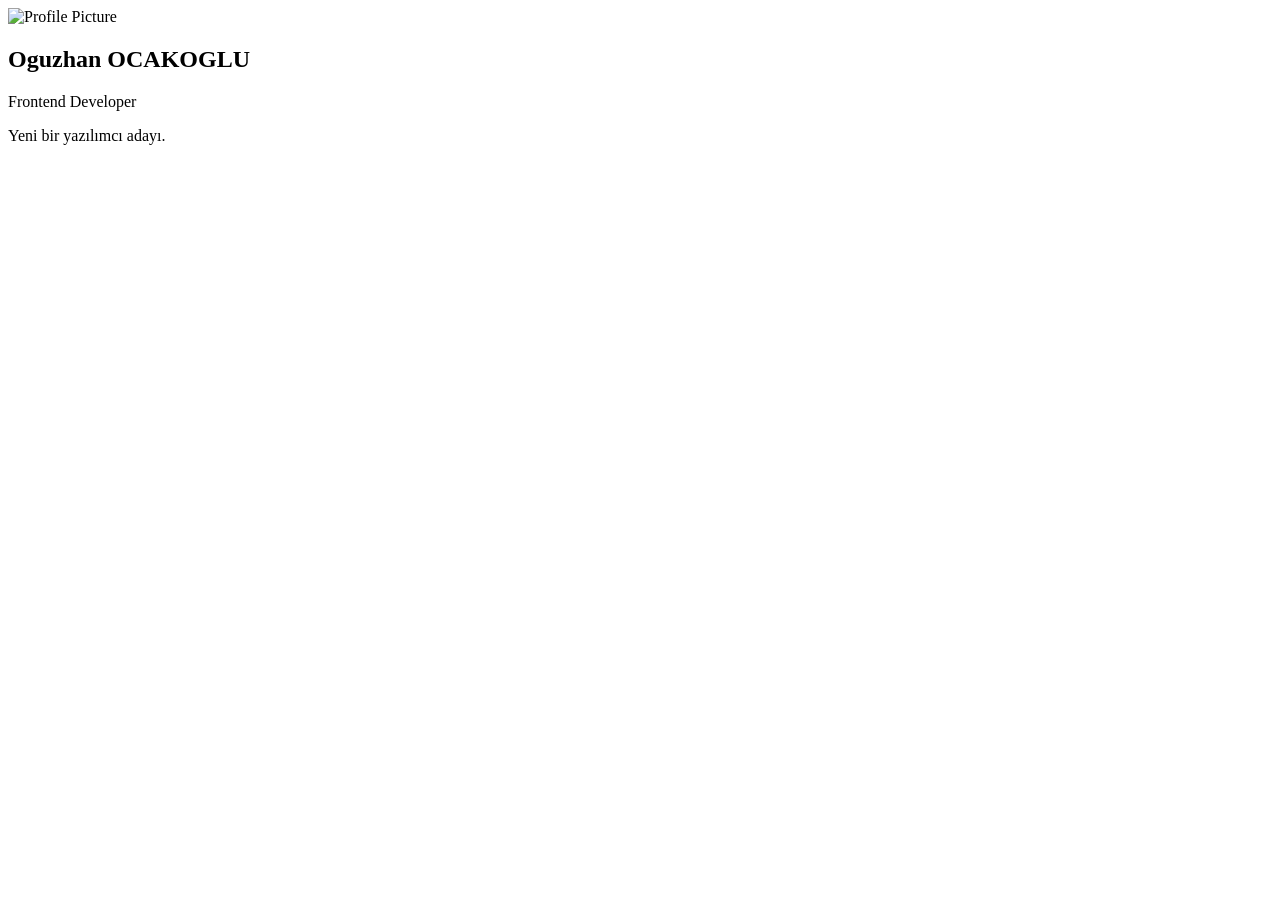
==== index.html @ 2a580dfa "small fix" ====
<!doctype html>
<html lang="en">
  <head>
    <meta charset="UTF-8" >
    <meta name="viewport" content="width=device-width, initial-scale=1.0" >
    <title>Document</title>
  </head>
  <body>
    <div class="profile-card">
      <img src="images/oguzhan.webp" alt="Profile Picture" >
      <h2>Oguzhan OCAKOGLU</h2>
      <p class="job-title">Frontend Developer</p>
      <p class="description">Yeni bir yazılımcı adayı.</p>
    </div>
  </body>
</html>
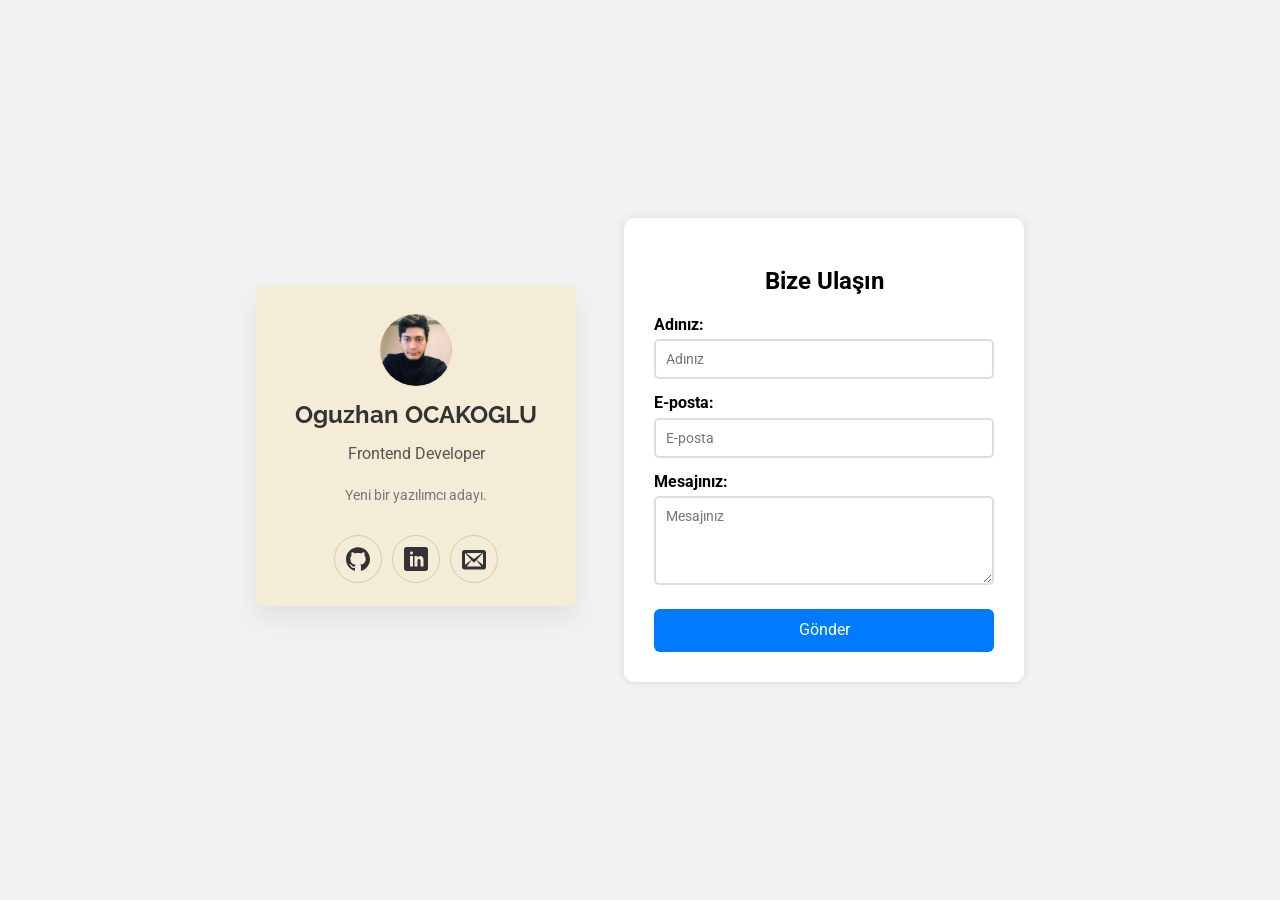
==== commit e8dcfc89: "additions to css and hrefs" ====
--- a/index.html
+++ b/index.html
@@ -1,16 +1,65 @@
 <!doctype html>
-<html lang="en">
+<html lang="tr">
   <head>
-    <meta charset="UTF-8" >
-    <meta name="viewport" content="width=device-width, initial-scale=1.0" >
-    <title>Document</title>
+    <meta charset="UTF-8" />
+    <meta name="viewport" content="width=device-width, initial-scale=1.0" />
+    <title>Oguzhan Ocakoglu | Frontend Developer</title>
+    <link
+      rel="stylesheet"
+      href="https://cdnjs.cloudflare.com/ajax/libs/modern-normalize/3.0.1/modern-normalize.min.css"
+      integrity="sha512-q6WgHqiHlKyOqslT/lgBgodhd03Wp4BEqKeW6nNtlOY4quzyG3VoQKFrieaCeSnuVseNKRGpGeDU3qPmabCANg=="
+      crossorigin="anonymous"
+      referrerpolicy="no-referrer"
+    />
+    <link rel="preconnect" href="https://fonts.googleapis.com" />
+    <link rel="preconnect" href="https://fonts.gstatic.com" crossorigin />
+    <link
+      href="https://fonts.googleapis.com/css2?family=Raleway:wght@700&family=Roboto:wght@400;500;700&display=swap"
+      rel="stylesheet"
+    />
+    <link rel="stylesheet" href="./styles/styles.css" />
   </head>
   <body>
-    <div class="profile-card">
-      <img src="images/oguzhan.webp" alt="Profile Picture" >
-      <h2>Oguzhan OCAKOGLU</h2>
-      <p class="job-title">Frontend Developer</p>
-      <p class="description">Yeni bir yazılımcı adayı.</p>
-    </div>
+    <main class="page-wrapper">
+      <section class="profile-card">
+        <img src="images/oguzhan.webp" alt="Oguzhan Ocakoglu profil fotoğrafı" />
+        <h1>Oguzhan OCAKOGLU</h1>
+        <p class="job-title">Frontend Developer</p>
+        <p class="description">Yeni bir yazılımcı adayı.</p>
+        <div class="social-links" aria-label="Sosyal bağlantılar">
+          <a href="https://github.com/denatril" target="_blank" rel="noopener noreferrer" aria-label="GitHub">
+            <svg class="social-icon" width="16" height="16" aria-hidden="true">
+              <use href="./images/icons.svg#icon-github"></use>
+            </svg>
+          </a>
+          <a href="https://www.linkedin.com/in/oguzhanocakoglu/" target="_blank" rel="noopener noreferrer" aria-label="LinkedIn">
+            <svg class="social-icon" width="16" height="16" aria-hidden="true">
+              <use href="./images/icons.svg#icon-linkedin"></use>
+            </svg>
+          </a>
+          <a href="mailto:ornek@mail.com" aria-label="E-posta">
+            <svg class="social-icon" width="16" height="16" aria-hidden="true">
+              <use href="./images/icons.svg#icon-mail"></use>
+            </svg>
+          </a>
+        </div>
+      </section>
+
+      <section class="contact-form">
+        <h2>Bize Ulaşın</h2>
+        <form>
+          <label for="name">Adınız:</label>
+          <input type="text" id="name" name="name" required placeholder="Adınız"/>
+
+          <label for="email">E-posta:</label>
+          <input type="email" id="email" name="email" required placeholder="E-posta"/>
+
+          <label for="message">Mesajınız:</label>
+          <textarea id="message" name="message" rows="4" required placeholder="Mesajınız"></textarea>
+
+          <button type="submit">Gönder</button>
+        </form>
+      </section>
+    </main>
   </body>
 </html>
--- a/styles/styles.css
+++ b/styles/styles.css
@@ -0,0 +1,195 @@
+body {
+  background-color: #f2f2f2;
+  font-family: "Roboto", sans-serif;
+  margin: 0;
+}
+
+.page-wrapper {
+  display: flex;
+  justify-content: center;
+  align-items: center;
+  min-height: 100vh;
+  padding: 40px;
+  gap: 24px;
+  flex-wrap: wrap;
+}
+
+.profile-card {
+  display: flex;
+  flex-direction: column;
+  align-items: center;
+  width: 100%;
+  max-width: 320px;
+  max-height: 320px;
+  padding: 28px 24px;
+  margin-bottom: 8px;
+  background-color: #f5ecd8;
+  box-shadow: 0 12px 28px rgba(0, 0, 0, 0.08);
+  border-radius: 8px;
+  text-align: center;
+  transition: box-shadow 0.3s ease, transform 0.3s ease;
+}
+
+.profile-card:hover {
+  box-shadow: 0 16px 36px rgba(0, 0, 0, 0.14);
+  transform: translateY(-4px);
+}
+
+.profile-card img {
+  width: 72px;
+  height: 72px;
+  border-radius: 50%;
+  margin-bottom: 15px;
+  object-fit: cover;
+}
+
+.profile-card h1 {
+  font-family: "Raleway", sans-serif;
+  font-size: 24px;
+  margin: 0;
+  color: #333;
+}
+
+.profile-card .job-title {
+  font-size: 16px;
+  color: #555;
+  margin-bottom: 10px;
+}
+
+.profile-card .description {
+  font-size: 14px;
+  color: #777;
+}
+
+.social-links {
+  display: flex;
+  justify-content: center;
+  gap: 10px;
+  margin-top: 18px;
+}
+
+.social-links a {
+  display: inline-flex;
+  align-items: center;
+  justify-content: center;
+  width: 48px;
+  height: 48px;
+  border: 1px solid #d7c9aa;
+  border-radius: 50%;
+  color: #333;
+  text-decoration: none;
+  transition:
+    background-color 0.3s ease,
+    border-color 0.3s ease,
+    color 0.3s ease,
+    transform 0.3s ease;
+}
+
+.social-links a:hover,
+.social-links a:focus {
+  background-color: #007bff;
+  border-color: #007bff;
+  color: #fff;
+  outline: none;
+  transform: translateY(-3px) scale(1.05);
+}
+
+.social-icon {
+  display: block;
+  flex-shrink: 0;
+  width: 24px;
+  height: 24px;
+  fill: currentColor;
+}
+
+.contact-form {
+  background-color: #fff;
+  padding: 30px;
+  width: 100%;
+  max-width: 400px;
+  border-radius: 10px;
+  box-shadow: 0 0 10px rgba(0, 0, 0, 0.1);
+}
+
+.contact-form h2 {
+  text-align: center;
+  margin-bottom: 20px;
+}
+
+.contact-form label {
+  display: block;
+  margin-top: 15px;
+  margin-bottom: 5px;
+  font-weight: bold;
+}
+
+.contact-form input,
+.contact-form textarea {
+  width: 100%;
+  padding: 10px;
+  border: 2px solid #ddd;
+  border-radius: 5px;
+  font-size: 14px;
+  transition: border-color 0.3s ease;
+}
+
+/* Focus efekti */
+.contact-form input:focus,
+.contact-form textarea:focus {
+  border-color: #007bff;
+  box-shadow: 0 0 0 3px rgba(0, 123, 255, 0.15);
+  outline: none;
+}
+
+/* Buton tasarımı */
+.contact-form button {
+  width: 100%;
+  padding: 12px;
+  background-color: #007bff;
+  color: white;
+  border: none;
+  border-radius: 6px;
+  font-size: 16px;
+  margin-top: 20px;
+  cursor: pointer;
+  transition: background-color 0.3s ease;
+}
+
+.contact-form button:active {
+  transform: scale(0.98);
+}
+
+.contact-form button:hover {
+  background-color: #0056b3;
+}
+
+.contact-form input:not(:placeholder-shown):invalid,
+.contact-form textarea:not(:placeholder-shown):invalid {
+  border-color: #dc3545;
+}
+
+@media (max-width: 600px) {
+  .page-wrapper {
+    align-items: stretch;
+    padding: 24px 16px;
+  }
+
+  .profile-card,
+  .contact-form {
+    max-width: none;
+  }
+
+  .contact-form {
+    padding: 24px 20px;
+  }
+
+  .profile-card h1 {
+    font-size: 21px;
+  }
+}
+
+@media (min-width: 768px) {
+  .page-wrapper {
+    gap: 48px;
+  }
+}
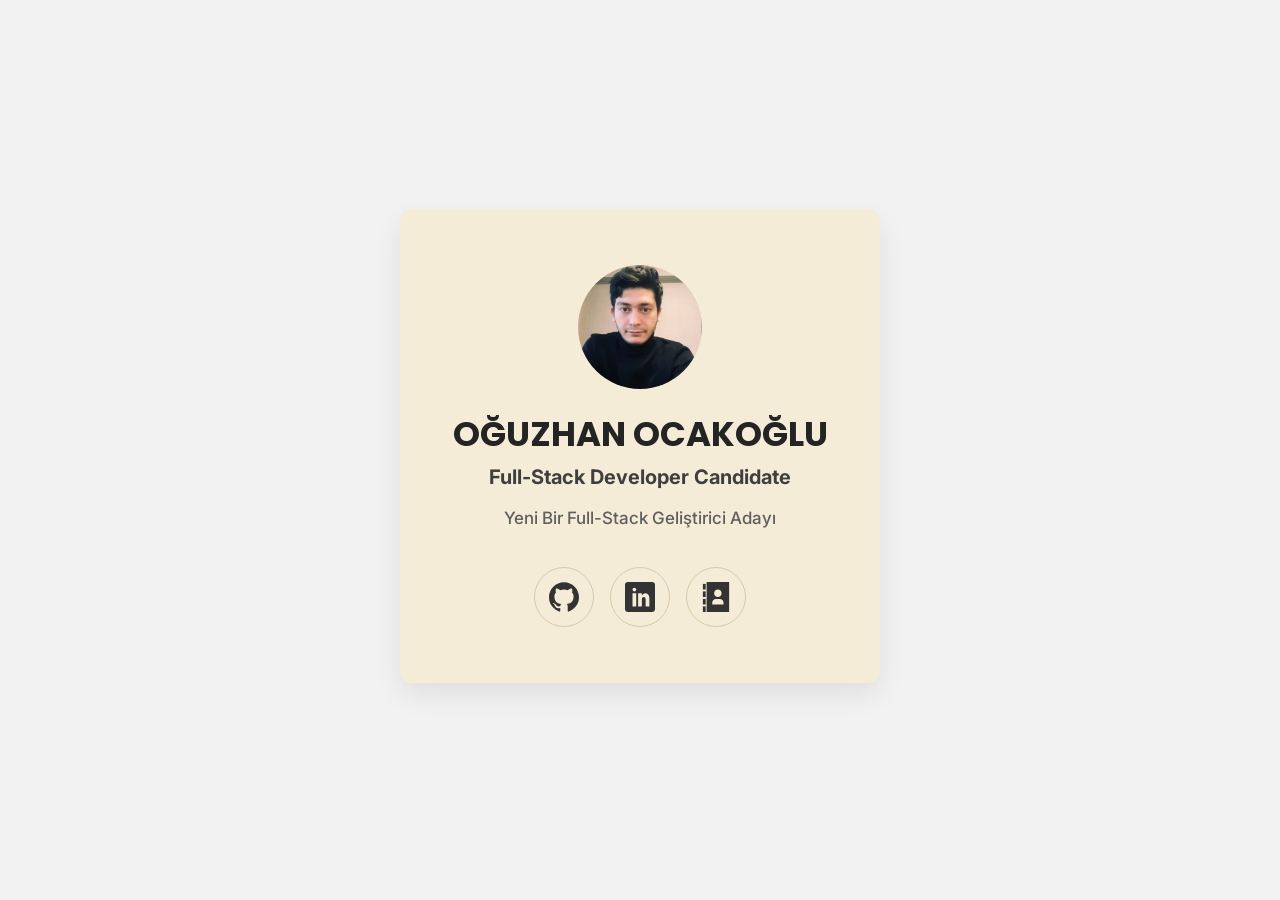
==== commit 7e59bae3: "mini project finalization" ====
--- a/index.html
+++ b/index.html
@@ -14,7 +14,7 @@
     <link rel="preconnect" href="https://fonts.googleapis.com" />
     <link rel="preconnect" href="https://fonts.gstatic.com" crossorigin />
     <link
-      href="https://fonts.googleapis.com/css2?family=Raleway:wght@700&family=Roboto:wght@400;500;700&display=swap"
+      href="https://fonts.googleapis.com/css2?family=Inter:wght@400;500;600;700&family=Poppins:wght@600;700&display=swap"
       rel="stylesheet"
     />
     <link rel="stylesheet" href="./styles/styles.css" />
@@ -22,43 +22,81 @@
   <body>
     <main class="page-wrapper">
       <section class="profile-card">
-        <img src="images/oguzhan.webp" alt="Oguzhan Ocakoglu profil fotoğrafı" />
-        <h1>Oguzhan OCAKOGLU</h1>
-        <p class="job-title">Frontend Developer</p>
-        <p class="description">Yeni bir yazılımcı adayı.</p>
+        <img
+          src="images/oguzhan.webp"
+          alt="Oguzhan Ocakoglu profil fotoğrafı"
+        />
+        <h1>OĞUZHAN OCAKOĞLU</h1>
+        <p class="job-title">Full-Stack Developer Candidate</p>
+        <p class="description">
+          Yeni Bir Full-Stack Geliştirici Adayı
+        </p>
         <div class="social-links" aria-label="Sosyal bağlantılar">
-          <a href="https://github.com/denatril" target="_blank" rel="noopener noreferrer" aria-label="GitHub">
+          <a
+            href="https://github.com/denatril"
+            target="_blank"
+            rel="noopener noreferrer"
+            aria-label="GitHub"
+            data-tooltip="GitHub"
+          >
             <svg class="social-icon" width="16" height="16" aria-hidden="true">
               <use href="./images/icons.svg#icon-github"></use>
             </svg>
           </a>
-          <a href="https://www.linkedin.com/in/oguzhanocakoglu/" target="_blank" rel="noopener noreferrer" aria-label="LinkedIn">
+          <a
+            href="https://www.linkedin.com/in/oguzhanocakoglu/"
+            target="_blank"
+            rel="noopener noreferrer"
+            aria-label="LinkedIn"
+            data-tooltip="LinkedIn"
+          >
             <svg class="social-icon" width="16" height="16" aria-hidden="true">
               <use href="./images/icons.svg#icon-linkedin"></use>
             </svg>
           </a>
-          <a href="mailto:ornek@mail.com" aria-label="E-posta">
+          <a href="#contact" aria-label="İletişim" data-tooltip="İletişim">
             <svg class="social-icon" width="16" height="16" aria-hidden="true">
-              <use href="./images/icons.svg#icon-mail"></use>
+              <use href="./images/icons.svg#icon-address-book"></use>
             </svg>
           </a>
         </div>
       </section>
 
-      <section class="contact-form">
-        <h2>Bize Ulaşın</h2>
-        <form>
-          <label for="name">Adınız:</label>
-          <input type="text" id="name" name="name" required placeholder="Adınız"/>
+      <section id="contact" class="contact-modal">
+        <div class="modal-content contact-form">
+          <a href="#" class="modal-close" aria-label="Kapat">&times;</a>
+          <h2>Bize Ulaşın</h2>
+          <form>
+            <label for="name">Adınız:</label>
+            <input
+              type="text"
+              id="name"
+              name="name"
+              required
+              placeholder="Adınız"
+            />
 
-          <label for="email">E-posta:</label>
-          <input type="email" id="email" name="email" required placeholder="E-posta"/>
+            <label for="email">E-posta:</label>
+            <input
+              type="email"
+              id="email"
+              name="email"
+              required
+              placeholder="E-posta"
+            />
 
-          <label for="message">Mesajınız:</label>
-          <textarea id="message" name="message" rows="4" required placeholder="Mesajınız"></textarea>
+            <label for="message">Mesajınız:</label>
+            <textarea
+              id="message"
+              name="message"
+              rows="4"
+              required
+              placeholder="Mesajınız"
+            ></textarea>
 
-          <button type="submit">Gönder</button>
-        </form>
+            <button type="submit">Gönder</button>
+          </form>
+        </div>
       </section>
     </main>
   </body>
--- a/styles/styles.css
+++ b/styles/styles.css
@@ -1,17 +1,23 @@
+*,
+*::before,
+*::after {
+  box-sizing: border-box;
+}
+
 body {
   background-color: #f2f2f2;
-  font-family: "Roboto", sans-serif;
+  font-family: "Inter", sans-serif;
   margin: 0;
 }
 
 .page-wrapper {
   display: flex;
+  flex-direction: column;
   justify-content: center;
   align-items: center;
   min-height: 100vh;
   padding: 40px;
   gap: 24px;
-  flex-wrap: wrap;
 }
 
 .profile-card {
@@ -19,13 +25,12 @@
   flex-direction: column;
   align-items: center;
   width: 100%;
-  max-width: 320px;
-  max-height: 320px;
-  padding: 28px 24px;
+  max-width: 480px;
+  padding: 56px 48px;
   margin-bottom: 8px;
   background-color: #f5ecd8;
   box-shadow: 0 12px 28px rgba(0, 0, 0, 0.08);
-  border-radius: 8px;
+  border-radius: 12px;
   text-align: center;
   transition: box-shadow 0.3s ease, transform 0.3s ease;
 }
@@ -36,44 +41,53 @@
 }
 
 .profile-card img {
-  width: 72px;
-  height: 72px;
+  width: 124px;
+  height: 124px;
   border-radius: 50%;
-  margin-bottom: 15px;
+  margin-bottom: 26px;
   object-fit: cover;
 }
 
 .profile-card h1 {
-  font-family: "Raleway", sans-serif;
-  font-size: 24px;
+  font-family: "Poppins", sans-serif;
+  font-size: 34px;
+  font-weight: 700;
   margin: 0;
-  color: #333;
+  color: #242424;
+  line-height: 1.15;
 }
 
 .profile-card .job-title {
-  font-size: 16px;
-  color: #555;
-  margin-bottom: 10px;
+  font-size: 20px;
+  font-weight: 700;
+  color: #3f3f3f;
+  margin-top: 12px;
+  margin-bottom: 16px;
 }
 
 .profile-card .description {
-  font-size: 14px;
-  color: #777;
+  max-width: 340px;
+  font-size: 17px;
+  font-weight: 500;
+  line-height: 1.6;
+  color: #5f5f5f;
+  margin: 0;
 }
 
 .social-links {
   display: flex;
   justify-content: center;
-  gap: 10px;
-  margin-top: 18px;
+  gap: 16px;
+  margin-top: 34px;
 }
 
 .social-links a {
+  position: relative;
   display: inline-flex;
   align-items: center;
   justify-content: center;
-  width: 48px;
-  height: 48px;
+  width: 60px;
+  height: 60px;
   border: 1px solid #d7c9aa;
   border-radius: 50%;
   color: #333;
@@ -94,11 +108,41 @@
   transform: translateY(-3px) scale(1.05);
 }
 
+.social-links a::after {
+  content: attr(data-tooltip);
+  position: absolute;
+  bottom: -36px;
+  left: 50%;
+  padding: 6px 9px;
+  border-radius: 6px;
+  background-color: #242424;
+  color: #fff;
+  font-size: 12px;
+  font-weight: 600;
+  white-space: nowrap;
+  opacity: 0;
+  pointer-events: none;
+  transform: translateX(-50%) translateY(-4px);
+  transition:
+    opacity 0.25s ease,
+    transform 0.25s ease;
+}
+
+.social-links a:hover::after,
+.social-links a:focus::after {
+  opacity: 1;
+  transform: translateX(-50%) translateY(0);
+}
+
+.social-links a:focus-visible {
+  box-shadow: 0 0 0 4px rgba(0, 123, 255, 0.2);
+}
+
 .social-icon {
   display: block;
   flex-shrink: 0;
-  width: 24px;
-  height: 24px;
+  width: 30px;
+  height: 30px;
   fill: currentColor;
 }
 
@@ -168,15 +212,107 @@
   border-color: #dc3545;
 }
 
+.contact-modal {
+  position: fixed;
+  inset: 0;
+  display: none;
+  place-items: center;
+  padding: 24px 16px;
+  background-color: rgba(0, 0, 0, 0.35);
+  overflow-y: auto;
+  z-index: 10;
+}
+
+.contact-modal:target {
+  display: grid;
+  animation: overlay-in 0.25s ease;
+}
+
+.modal-content {
+  position: relative;
+  width: 100%;
+  max-width: 420px;
+}
+
+.contact-modal:target .modal-content {
+  animation: modal-in 0.25s ease;
+}
+
+.modal-close {
+  position: absolute;
+  top: 14px;
+  right: 14px;
+  display: inline-flex;
+  align-items: center;
+  justify-content: center;
+  width: 34px;
+  height: 34px;
+  border: 1px solid #e1d7c2;
+  border-radius: 50%;
+  background-color: #f5ecd8;
+  color: #333;
+  font-size: 24px;
+  line-height: 1;
+  text-decoration: none;
+  transition:
+    background-color 0.25s ease,
+    border-color 0.25s ease,
+    color 0.25s ease,
+    transform 0.25s ease;
+}
+
+.modal-close:hover,
+.modal-close:focus {
+  background-color: #007bff;
+  border-color: #007bff;
+  color: #fff;
+  outline: none;
+  transform: rotate(90deg);
+}
+
+.modal-close:focus-visible {
+  box-shadow: 0 0 0 4px rgba(0, 123, 255, 0.2);
+}
+
+@keyframes overlay-in {
+  from {
+    background-color: rgba(0, 0, 0, 0);
+  }
+
+  to {
+    background-color: rgba(0, 0, 0, 0.35);
+  }
+}
+
+@keyframes modal-in {
+  from {
+    opacity: 0;
+    transform: translateY(12px) scale(0.96);
+  }
+
+  to {
+    opacity: 1;
+    transform: translateY(0) scale(1);
+  }
+}
+
 @media (max-width: 600px) {
   .page-wrapper {
-    align-items: stretch;
     padding: 24px 16px;
   }
 
   .profile-card,
   .contact-form {
-    max-width: none;
+    max-width: 100%;
+  }
+
+  .profile-card {
+    padding: 32px 22px;
+  }
+
+  .profile-card img {
+    width: 86px;
+    height: 86px;
   }
 
   .contact-form {
@@ -184,7 +320,34 @@
   }
 
   .profile-card h1 {
-    font-size: 21px;
+    font-size: 24px;
+  }
+
+  .profile-card .job-title {
+    font-size: 16px;
+  }
+
+  .profile-card .description {
+    font-size: 14px;
+  }
+
+  .social-links {
+    gap: 12px;
+    margin-top: 24px;
+  }
+
+  .social-links a {
+    width: 48px;
+    height: 48px;
+  }
+
+  .social-icon {
+    width: 24px;
+    height: 24px;
+  }
+
+  .contact-modal {
+    padding: 18px 12px;
   }
 }
 
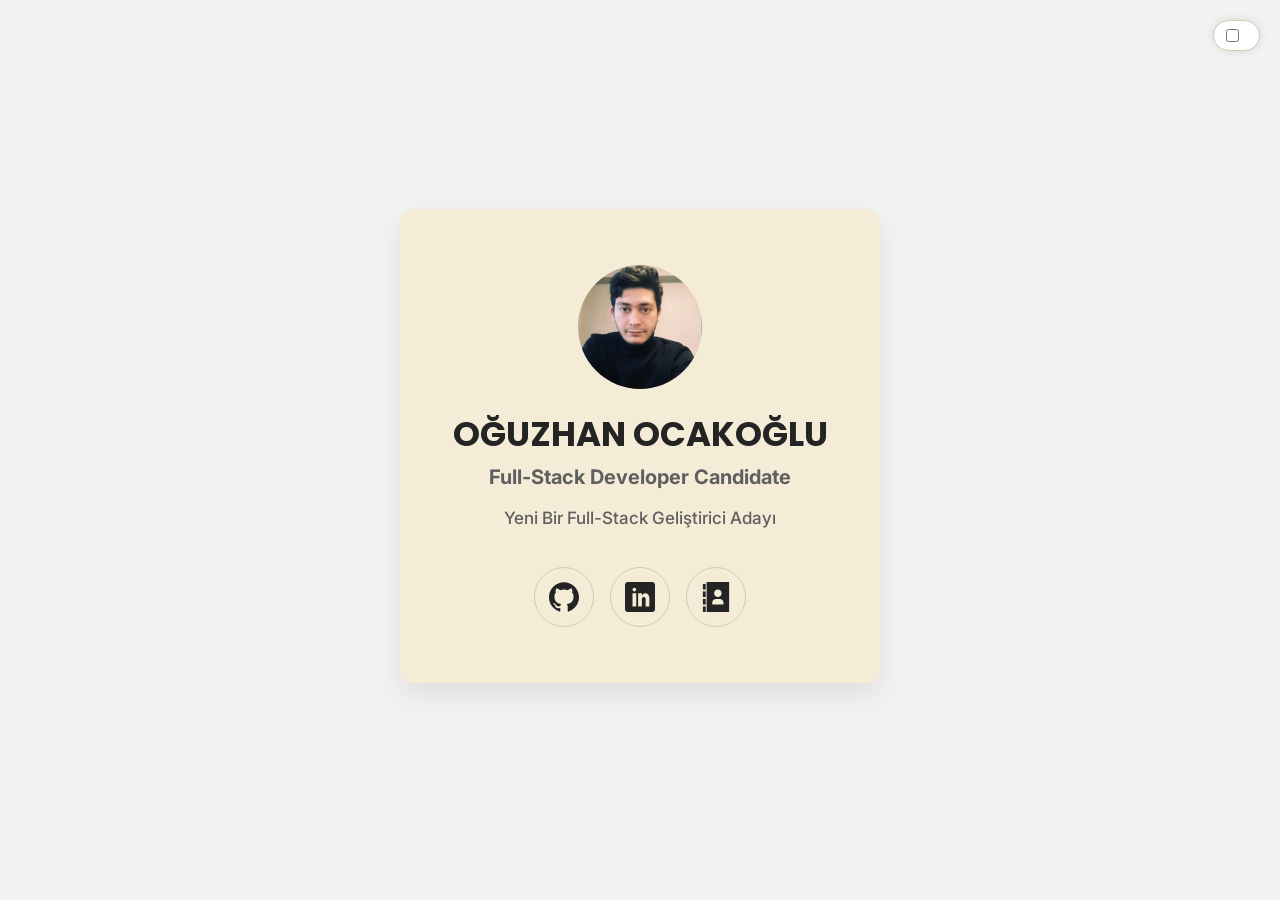
==== commit 25a93580: "added dark mode toggle" ====
--- a/index.html
+++ b/index.html
@@ -20,6 +20,12 @@
     <link rel="stylesheet" href="./styles/styles.css" />
   </head>
   <body>
+
+    <label class="theme-switch">
+      <input type="checkbox" id="theme-toggle" aria-label="Karanlık Mod" />
+      <span class="slider"></span>
+    </label>
+
     <main class="page-wrapper">
       <section class="profile-card">
         <img
--- a/styles/styles.css
+++ b/styles/styles.css
@@ -1,3 +1,45 @@
+:root {
+  --color-page-bg: #f2f2f2;
+  --color-card-bg: #f5ecd8;
+  --color-surface-bg: #fff;
+  --color-text: #242424;
+  --color-text-soft: #5f5f5f;
+  --color-primary: #007bff;
+  --color-border: #d7c9aa;
+  --color-border-soft: #e1d7c2;
+  --color-primary-dark: #0056b3;
+  --color-danger: #dc3545;
+  --color-heading-soft: #3f3f3f;
+  --color-input-border: #dddddd;
+  --color-input-focus: #007bff;
+  --color-overlay: rgba(0, 0, 0, 0.35);
+
+  --shadow-card: 0 12px 28px rgba(0, 0, 0, 0.08);
+  --shadow-card-hover: 0 16px 36px rgba(0, 0, 0, 0.14);
+  --shadow-form: 0 0 10px rgba(0, 0, 0, 0.1);
+
+  --radius-card: 12px;
+  --radius-button: 6px;
+  --radius-form: 10px;
+}
+
+body:has(#theme-toggle:checked) {
+  --color-page-bg: #171717;
+  --color-card-bg: #252016;
+  --color-surface-bg: #242424;
+  --color-text: #f5f5f5;
+  --color-text-soft: #d2d2d2;
+  --color-heading-soft: #eeeeee;
+  --color-border: #6c5d3f;
+  --color-border-soft: #4a4232;
+  --color-input-border: #555555;
+  --color-overlay: rgba(0, 0, 0, 0.6);
+
+  --shadow-card: 0 18px 40px rgba(0, 0, 0, 0.35);
+  --shadow-card-hover: 0 22px 48px rgba(0, 0, 0, 0.45);
+  --shadow-form: 0 18px 40px rgba(0, 0, 0, 0.35);
+}
+
 *,
 *::before,
 *::after {
@@ -5,7 +47,7 @@
 }
 
 body {
-  background-color: #f2f2f2;
+  background-color: var(--color-page-bg);
   font-family: "Inter", sans-serif;
   margin: 0;
 }
@@ -28,15 +70,15 @@
   max-width: 480px;
   padding: 56px 48px;
   margin-bottom: 8px;
-  background-color: #f5ecd8;
-  box-shadow: 0 12px 28px rgba(0, 0, 0, 0.08);
-  border-radius: 12px;
+  background-color: var(--color-card-bg);
+  box-shadow: var(--shadow-card);
+  border-radius: var(--radius-card);
   text-align: center;
   transition: box-shadow 0.3s ease, transform 0.3s ease;
 }
 
 .profile-card:hover {
-  box-shadow: 0 16px 36px rgba(0, 0, 0, 0.14);
+  box-shadow: var(--shadow-card-hover);
   transform: translateY(-4px);
 }
 
@@ -53,14 +95,14 @@
   font-size: 34px;
   font-weight: 700;
   margin: 0;
-  color: #242424;
+  color: var(--color-text);
   line-height: 1.15;
 }
 
 .profile-card .job-title {
   font-size: 20px;
   font-weight: 700;
-  color: #3f3f3f;
+  color: var(--color-text-soft);
   margin-top: 12px;
   margin-bottom: 16px;
 }
@@ -70,7 +112,7 @@
   font-size: 17px;
   font-weight: 500;
   line-height: 1.6;
-  color: #5f5f5f;
+  color: var(--color-text-soft);
   margin: 0;
 }
 
@@ -88,9 +130,9 @@
   justify-content: center;
   width: 60px;
   height: 60px;
-  border: 1px solid #d7c9aa;
+  border: 1px solid var(--color-border);
   border-radius: 50%;
-  color: #333;
+  color: var(--color-text);
   text-decoration: none;
   transition:
     background-color 0.3s ease,
@@ -101,9 +143,9 @@
 
 .social-links a:hover,
 .social-links a:focus {
-  background-color: #007bff;
-  border-color: #007bff;
-  color: #fff;
+  background-color: var(--color-primary);
+  border-color: var(--color-primary);
+  color: var(--color-surface-bg);
   outline: none;
   transform: translateY(-3px) scale(1.05);
 }
@@ -115,8 +157,8 @@
   left: 50%;
   padding: 6px 9px;
   border-radius: 6px;
-  background-color: #242424;
-  color: #fff;
+  background-color: var(--color-text);
+  color: var(--color-surface-bg);
   font-size: 12px;
   font-weight: 600;
   white-space: nowrap;
@@ -147,12 +189,12 @@
 }
 
 .contact-form {
-  background-color: #fff;
+  background-color: var(--color-surface-bg);
   padding: 30px;
   width: 100%;
   max-width: 400px;
-  border-radius: 10px;
-  box-shadow: 0 0 10px rgba(0, 0, 0, 0.1);
+  border-radius: var(--radius-form);
+  box-shadow: var(--shadow-form);
 }
 
 .contact-form h2 {
@@ -171,7 +213,7 @@
 .contact-form textarea {
   width: 100%;
   padding: 10px;
-  border: 2px solid #ddd;
+  border: 2px solid var(--color-input-border);
   border-radius: 5px;
   font-size: 14px;
   transition: border-color 0.3s ease;
@@ -180,8 +222,8 @@
 /* Focus efekti */
 .contact-form input:focus,
 .contact-form textarea:focus {
-  border-color: #007bff;
-  box-shadow: 0 0 0 3px rgba(0, 123, 255, 0.15);
+  border-color: var(--color-input-focus);
+  box-shadow: 0 0 0 4px rgba(0, 123, 255, 0.2);
   outline: none;
 }
 
@@ -189,10 +231,10 @@
 .contact-form button {
   width: 100%;
   padding: 12px;
-  background-color: #007bff;
-  color: white;
+  background-color: var(--color-primary);
+  color: var(--color-surface-bg);
   border: none;
-  border-radius: 6px;
+  border-radius: var(--radius-button);
   font-size: 16px;
   margin-top: 20px;
   cursor: pointer;
@@ -204,12 +246,12 @@
 }
 
 .contact-form button:hover {
-  background-color: #0056b3;
+  background-color: var(--color-primary-dark);
 }
 
 .contact-form input:not(:placeholder-shown):invalid,
 .contact-form textarea:not(:placeholder-shown):invalid {
-  border-color: #dc3545;
+  border-color: var(--color-danger);
 }
 
 .contact-modal {
@@ -218,7 +260,7 @@
   display: none;
   place-items: center;
   padding: 24px 16px;
-  background-color: rgba(0, 0, 0, 0.35);
+  background-color: var(--color-overlay);
   overflow-y: auto;
   z-index: 10;
 }
@@ -247,10 +289,10 @@
   justify-content: center;
   width: 34px;
   height: 34px;
-  border: 1px solid #e1d7c2;
+  border: 1px solid var(--color-border);
   border-radius: 50%;
-  background-color: #f5ecd8;
-  color: #333;
+  background-color: var(--color-surface-bg);
+  color: var(--color-text);
   font-size: 24px;
   line-height: 1;
   text-decoration: none;
@@ -263,15 +305,38 @@
 
 .modal-close:hover,
 .modal-close:focus {
-  background-color: #007bff;
-  border-color: #007bff;
-  color: #fff;
+  background-color: var(--color-primary);
+  border-color: var(--color-primary);
+  color: var(--color-surface-bg);
   outline: none;
   transform: rotate(90deg);
 }
 
 .modal-close:focus-visible {
   box-shadow: 0 0 0 4px rgba(0, 123, 255, 0.2);
+}
+
+.theme-switch {
+  position: fixed;
+  top: 20px;
+  right: 20px;
+  z-index: 20;
+  display: inline-flex;
+  align-items: center;
+  gap: 8px;
+  padding: 8px 12px;
+  border: 1px solid var(--color-border);
+  border-radius: 999px;
+  background-color: var(--color-surface-bg);
+  color: var(--color-text);
+  font-size: 14px;
+  font-weight: 600;
+  box-shadow: var(--shadow-form);
+  cursor: pointer;
+}
+
+.theme-switch input {
+  accent-color: var(--color-primary);
 }
 
 @keyframes overlay-in {
